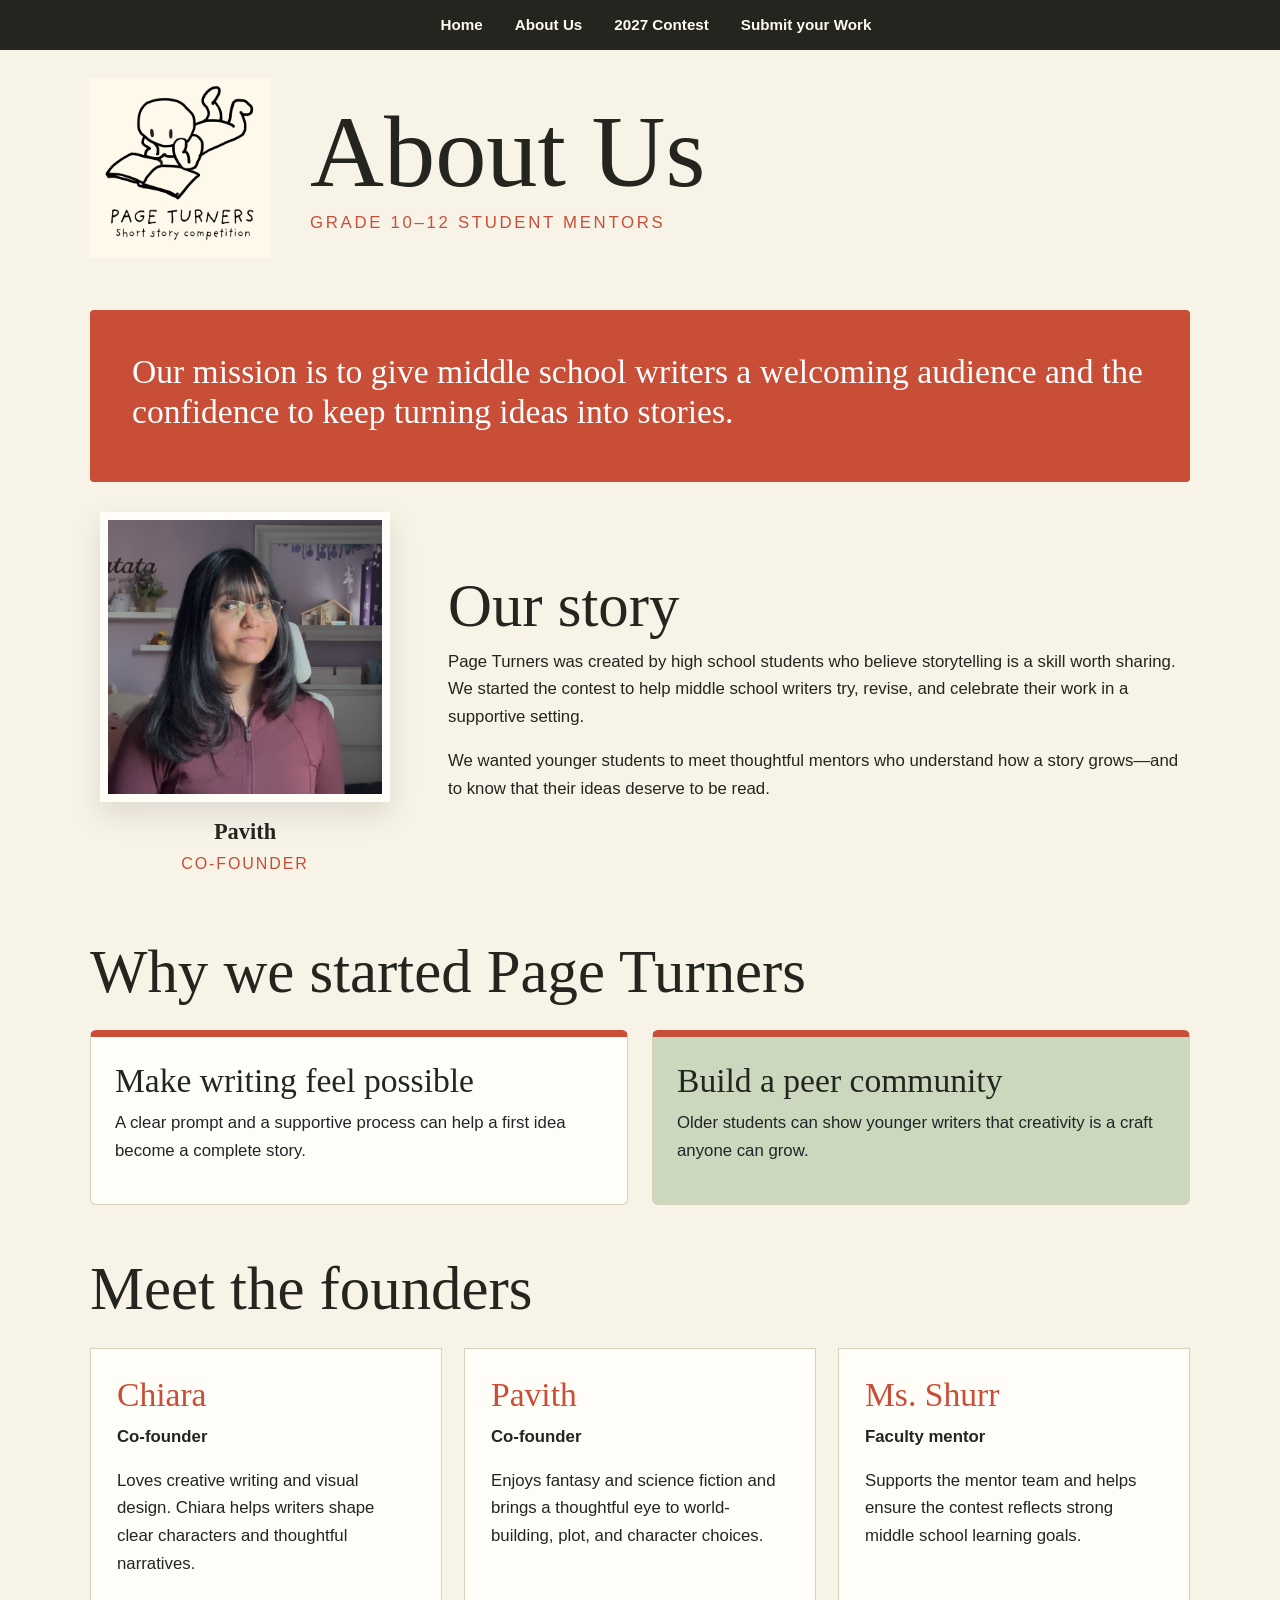
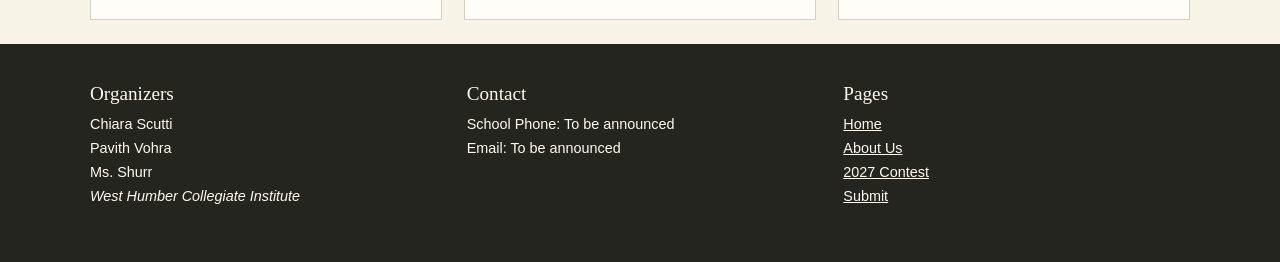
==== aboutus.html @ 0c61205a "Merge 1b1d8a6f999d54f278d2907c4229e8421052c8b1 into ca8edc2ecd9cc89d4555e06c2ae471eeb342003c" ====
<!DOCTYPE html>
<html lang="en">
<head>
  <meta charset="utf-8"><meta name="viewport" content="width=device-width, initial-scale=1">
  <title>About Us | Page Turners</title>
  <link href="https://cdn.jsdelivr.net/npm/bootstrap@5.1.3/dist/css/bootstrap.min.css" rel="stylesheet">
  <link rel="stylesheet" href="style.css">
</head>
<body class="container-fluid p-0">
  <nav aria-label="Main navigation"><ul class="nav-buttons"><li><a href="index.html">Home</a></li><li><a href="aboutus.html">About Us</a></li><li><a href="contest.html">2027 Contest</a></li><li><a href="submit.html">Submit your Work</a></li></ul></nav>
  <header><img src="Mascot" alt="Page Turners mascot"><div><h1>About Us</h1><h4>Grade 10–12 student mentors</h4></div></header>
  <main class="container-fluid py-4">
    <div class="page-shell">
      <div class="textbox float impact"><h3>Our mission is to give middle school writers a welcoming audience and the confidence to keep turning ideas into stories.</h3></div>

      <section class="founder-layout">
        <div class="founder-photo"><img src="Pavith photo" alt="Pavith, co-founder of Page Turners"><strong>Pavith</strong><span>Co-founder</span></div>
        <div><h2>Our story</h2><p>Page Turners was created by high school students who believe storytelling is a skill worth sharing. We started the contest to help middle school writers try, revise, and celebrate their work in a supportive setting.</p><p>We wanted younger students to meet thoughtful mentors who understand how a story grows—and to know that their ideas deserve to be read.</p></div>
      </section>

      <section>
        <h2 class="section-title">Why we started Page Turners</h2>
        <div class="content-grid">
          <article class="card"><h3>Make writing feel possible</h3><p>A clear prompt and a supportive process can help a first idea become a complete story.</p></article>
          <article class="card sage"><h3>Build a peer community</h3><p>Older students can show younger writers that creativity is a craft anyone can grow.</p></article>
        </div>
      </section>

      <section>
        <h2 class="section-title">Meet the founders</h2>
        <div class="team-grid">
          <article class="team-member"><h3>Chiara</h3><p><strong>Co-founder</strong></p><p>Loves creative writing and visual design. Chiara helps writers shape clear characters and thoughtful narratives.</p></article>
          <article class="team-member"><h3>Pavith</h3><p><strong>Co-founder</strong></p><p>Enjoys fantasy and science fiction and brings a thoughtful eye to world-building, plot, and character choices.</p></article>
          <article class="team-member"><h3>Ms. Shurr</h3><p><strong>Faculty mentor</strong></p><p>Supports the mentor team and helps ensure the contest reflects strong middle school learning goals.</p></article>
        </div>
      </section>
    </div>
  </main>
  <footer><div><h1>Organizers</h1><ul><li>Chiara Scutti</li><li>Pavith Vohra</li><li>Ms. Shurr</li><li><em>West Humber Collegiate Institute</em></li></ul></div><div><h1>Contact</h1><ul><li>School Phone: To be announced</li><li>Email: To be announced</li></ul></div><div><h1>Pages</h1><ul><li><a href="index.html">Home</a></li><li><a href="aboutus.html">About Us</a></li><li><a href="contest.html">2027 Contest</a></li><li><a href="submit.html">Submit</a></li></ul></div></footer>
</body>
</html>
---- style.css ----
/* Page Turners — warm literary magazine */
:root {
  --cream: #f8f3e7;
  --paper: #fffdf7;
  --ink: #24251f;
  --tomato: #c94e38;
  --sage: #ccd8bd;
  --sage-dark: #66745a;
  --line: #d7d0bd;
}

* { box-sizing: border-box; }
html { scroll-behavior: smooth; }
body {
  margin: 0;
  background: var(--cream);
  color: var(--ink);
  font-family: Georgia, "Times New Roman", serif;
  line-height: 1.65;
}
img { max-width: 100%; height: auto; }
a { color: var(--tomato); }

nav {
  background: var(--ink);
  border: 0;
  padding: 12px 20px;
}
.nav-buttons {
  max-width: 1100px;
  margin: 0 auto;
  display: flex;
  flex-wrap: wrap;
  justify-content: center;
  gap: 8px 28px;
}
.nav-buttons li { list-style: none; }
.nav-buttons li a {
  color: #fffaf0;
  font-family: Arial, sans-serif;
  font-size: 0.95rem;
  font-weight: 700;
  text-decoration: none;
  padding: 6px 2px;
}
.nav-buttons li a:hover { color: #f19b83; }

header {
  min-height: 180px;
  background: var(--cream);
  text-align: left;
  padding: 28px max(20px, calc((100% - 1100px) / 2));
  display: grid;
  grid-template-columns: 180px 1fr;
  align-items: center;
  gap: 40px;
}
header img {
  width: 180px;
  max-width: 180px;
  margin: 0;
}
header h1 {
  color: var(--ink);
  font-family: Georgia, "Times New Roman", serif;
  font-size: clamp(3rem, 8vw, 6.5rem);
  line-height: 0.95;
  text-shadow: none;
  margin: 0;
}
header h4 {
  color: var(--tomato);
  font-family: Arial, sans-serif;
  font-size: 1.05rem;
  letter-spacing: 0.16em;
  text-transform: uppercase;
  margin: 12px 0 0;
}
.transition1 { height: 18px; background: var(--cream); }

main { background: var(--cream); }
main.container-fluid { padding: 40px 20px 72px; }
main h1, main h2, main h3 {
  color: var(--ink);
  font-family: Georgia, "Times New Roman", serif;
}
main h2 { font-size: clamp(2.2rem, 5vw, 3.8rem); line-height: 1.12; }
main h3 { font-size: clamp(1.45rem, 3vw, 2.1rem); line-height: 1.2; }
main p, main li { font-family: Arial, sans-serif; font-size: 1.05rem; }

.page-shell { max-width: 1100px; margin: 0 auto; }
.hero {
  min-height: 520px;
  max-width: 1100px;
  margin: 10px auto 70px;
  display: grid;
  grid-template-columns: 1.15fr 0.85fr;
  align-items: center;
  gap: 30px;
}
.hero-copy { max-width: 650px; }
.hero h1 {
  font-size: clamp(4rem, 8vw, 7.5rem);
  line-height: 0.92;
  letter-spacing: -0.06em;
  margin: 0 0 28px;
}
.hero h1 span { display: block; color: var(--tomato); }
.hero p { max-width: 590px; font-size: 1.18rem; }
.hero-mascot {
  width: 100%;
  max-height: 500px;
  object-fit: contain;
  filter: drop-shadow(0 16px 20px rgba(36,37,31,.12));
}
.button {
  display: inline-block;
  background: var(--tomato);
  color: white;
  border: 0;
  border-radius: 3px;
  text-decoration: none;
  font-family: Arial, sans-serif;
  font-weight: 800;
  font-size: 1rem;
  padding: 14px 22px;
  margin-top: 12px;
}
.button:hover { background: #a93d2b; color: white; }

.why-section {
  background: var(--sage);
  border-radius: 4px;
  padding: clamp(35px, 6vw, 70px);
  display: grid;
  grid-template-columns: 0.7fr 1.3fr;
  gap: 50px;
  margin: 30px auto 70px;
  max-width: 1100px;
}
.why-section h2 { margin: 0; }
.why-section ul { columns: 2; column-gap: 45px; padding-left: 20px; }
.why-section li { margin-bottom: 12px; break-inside: avoid; }

.textbox, .frame { width: auto; }
.textbox { margin: 0; }
.textbox.float, .textbox.partialborder {
  background: var(--paper);
  border: 1px solid var(--line);
  border-radius: 4px;
  box-shadow: none;
  padding: clamp(24px, 4vw, 42px);
  text-align: left;
}
.textbox.float.alt { background: var(--sage); }
.textbox.float.impact {
  background: var(--tomato);
  border: 0;
  color: white;
}
.textbox.float.impact h3 { color: white; }
.textbox.partialborder { border-left: 8px solid var(--tomato); }
.textbox.partialborder.l, .textbox.partialborder.r { border: 1px solid var(--line); border-left: 8px solid var(--tomato); text-align: left; }
.textbox.partialborder.alt { background: var(--sage); }

.section-title { margin: 50px 0 24px; }
.content-grid {
  display: grid;
  grid-template-columns: repeat(2, minmax(0, 1fr));
  gap: 24px;
}
.at-a-glance {
  max-width: 1100px;
  margin: 30px auto 50px;
  background: var(--sage);
  border-left: 10px solid var(--tomato);
  border-radius: 4px;
  padding: clamp(24px, 5vw, 45px);
}
.at-a-glance h2 { margin-top: 0; }
.details-grid {
  display: grid;
  grid-template-columns: repeat(4, 1fr);
  gap: 18px;
}
.detail { border-top: 1px solid var(--sage-dark); padding-top: 12px; }
.detail strong { display: block; color: var(--tomato); font-family: Arial, sans-serif; }
.detail span { font-family: Arial, sans-serif; }

.prize-grid, .criteria-grid, .tips-grid {
  display: grid;
  grid-template-columns: repeat(3, 1fr);
  gap: 20px;
}
.card {
  background: var(--paper);
  border: 1px solid var(--line);
  border-top: 7px solid var(--tomato);
  padding: 24px;
}
.card.sage { background: var(--sage); }
.card h3 { margin-top: 0; }

.founder-layout {
  max-width: 1100px;
  margin: 30px auto 60px;
  display: grid;
  grid-template-columns: 310px 1fr;
  align-items: center;
  gap: 48px;
}
.founder-photo { text-align: center; }
.founder-photo img {
  width: 290px;
  height: 290px;
  object-fit: cover;
  border: 8px solid var(--paper);
  box-shadow: 0 12px 28px rgba(36,37,31,.12);
}
.founder-photo strong, .founder-photo span { display: block; }
.founder-photo strong { font-size: 1.4rem; margin-top: 12px; }
.founder-photo span { color: var(--tomato); font-family: Arial, sans-serif; text-transform: uppercase; letter-spacing: .12em; }

.frame.polaroid { display: none; }
.team-grid { display: grid; grid-template-columns: repeat(3, 1fr); gap: 22px; }
.team-member { background: var(--paper); border: 1px solid var(--line); padding: 26px; }
.team-member h3 { color: var(--tomato); }

.tips-grid { grid-template-columns: repeat(2, 1fr); }
.example-box {
  background: var(--ink);
  color: #fffaf0;
  padding: clamp(24px, 5vw, 42px);
  margin: 30px 0;
}
.example-box h2, .example-box h3 { color: #fffaf0; }
.example-box p { color: #fffaf0; }
.example-step { border-bottom: 1px solid #aaa; padding-bottom: 16px; margin-bottom: 16px; }

.status-banner {
  max-width: 900px;
  margin: 50px auto;
  background: var(--sage);
  border: 2px solid var(--ink);
  border-radius: 4px;
  padding: clamp(28px, 6vw, 55px);
  text-align: center;
}
.status-banner h1 { font-size: clamp(2.5rem, 7vw, 5rem); }
.status-banner .status {
  display: inline-block;
  background: var(--tomato);
  color: white;
  font-family: Arial, sans-serif;
  font-weight: 800;
  text-transform: uppercase;
  letter-spacing: .12em;
  padding: 8px 14px;
}

footer {
  background: var(--ink);
  color: #fffaf0;
  border: 0;
  padding: 38px max(20px, calc((100% - 1100px) / 2));
  display: grid;
  grid-template-columns: repeat(3, 1fr);
  gap: 30px;
}
footer h1 { font-family: Georgia, serif; font-size: 1.2rem; color: #fffaf0; }
footer ul { list-style: none; padding: 0; }
footer li, footer a { color: #fffaf0; font-family: Arial, sans-serif; font-size: .9rem; }
footer a:hover { color: #f19b83; }

.accordion-item { border-color: var(--line); }
.accordion-button, .accordion-body { font-family: Arial, sans-serif; }
.accordion-button:not(.collapsed) { background: var(--sage); color: var(--ink); }

@media (max-width: 768px) {
  header { grid-template-columns: 110px 1fr; gap: 18px; min-height: 140px; padding: 20px; }
  header img { width: 110px; }
  header h1 { font-size: clamp(2.4rem, 12vw, 4rem); }
  .hero { grid-template-columns: 1fr; min-height: auto; margin-bottom: 45px; }
  .hero-mascot { max-height: 330px; margin: 10px auto 0; }
  .hero h1 { font-size: clamp(3.5rem, 18vw, 5.5rem); }
  .why-section { grid-template-columns: 1fr; gap: 20px; }
  .why-section ul { columns: 1; }
  .details-grid { grid-template-columns: repeat(2, 1fr); }
  .content-grid, .prize-grid, .criteria-grid, .tips-grid, .team-grid, footer { grid-template-columns: 1fr; }
  .founder-layout { grid-template-columns: 1fr; text-align: left; }
  .founder-photo { order: -1; }
  .founder-photo img { width: min(290px, 85vw); height: min(290px, 85vw); }
  main.container-fluid { padding-bottom: 45px; }
  footer { text-align: left; }
}

@media (max-width: 420px) {
  .nav-buttons { gap: 4px 14px; }
  .nav-buttons li a { font-size: .82rem; }
  header { grid-template-columns: 85px 1fr; }
  header img { width: 85px; }
  .details-grid { grid-template-columns: 1fr; }
}
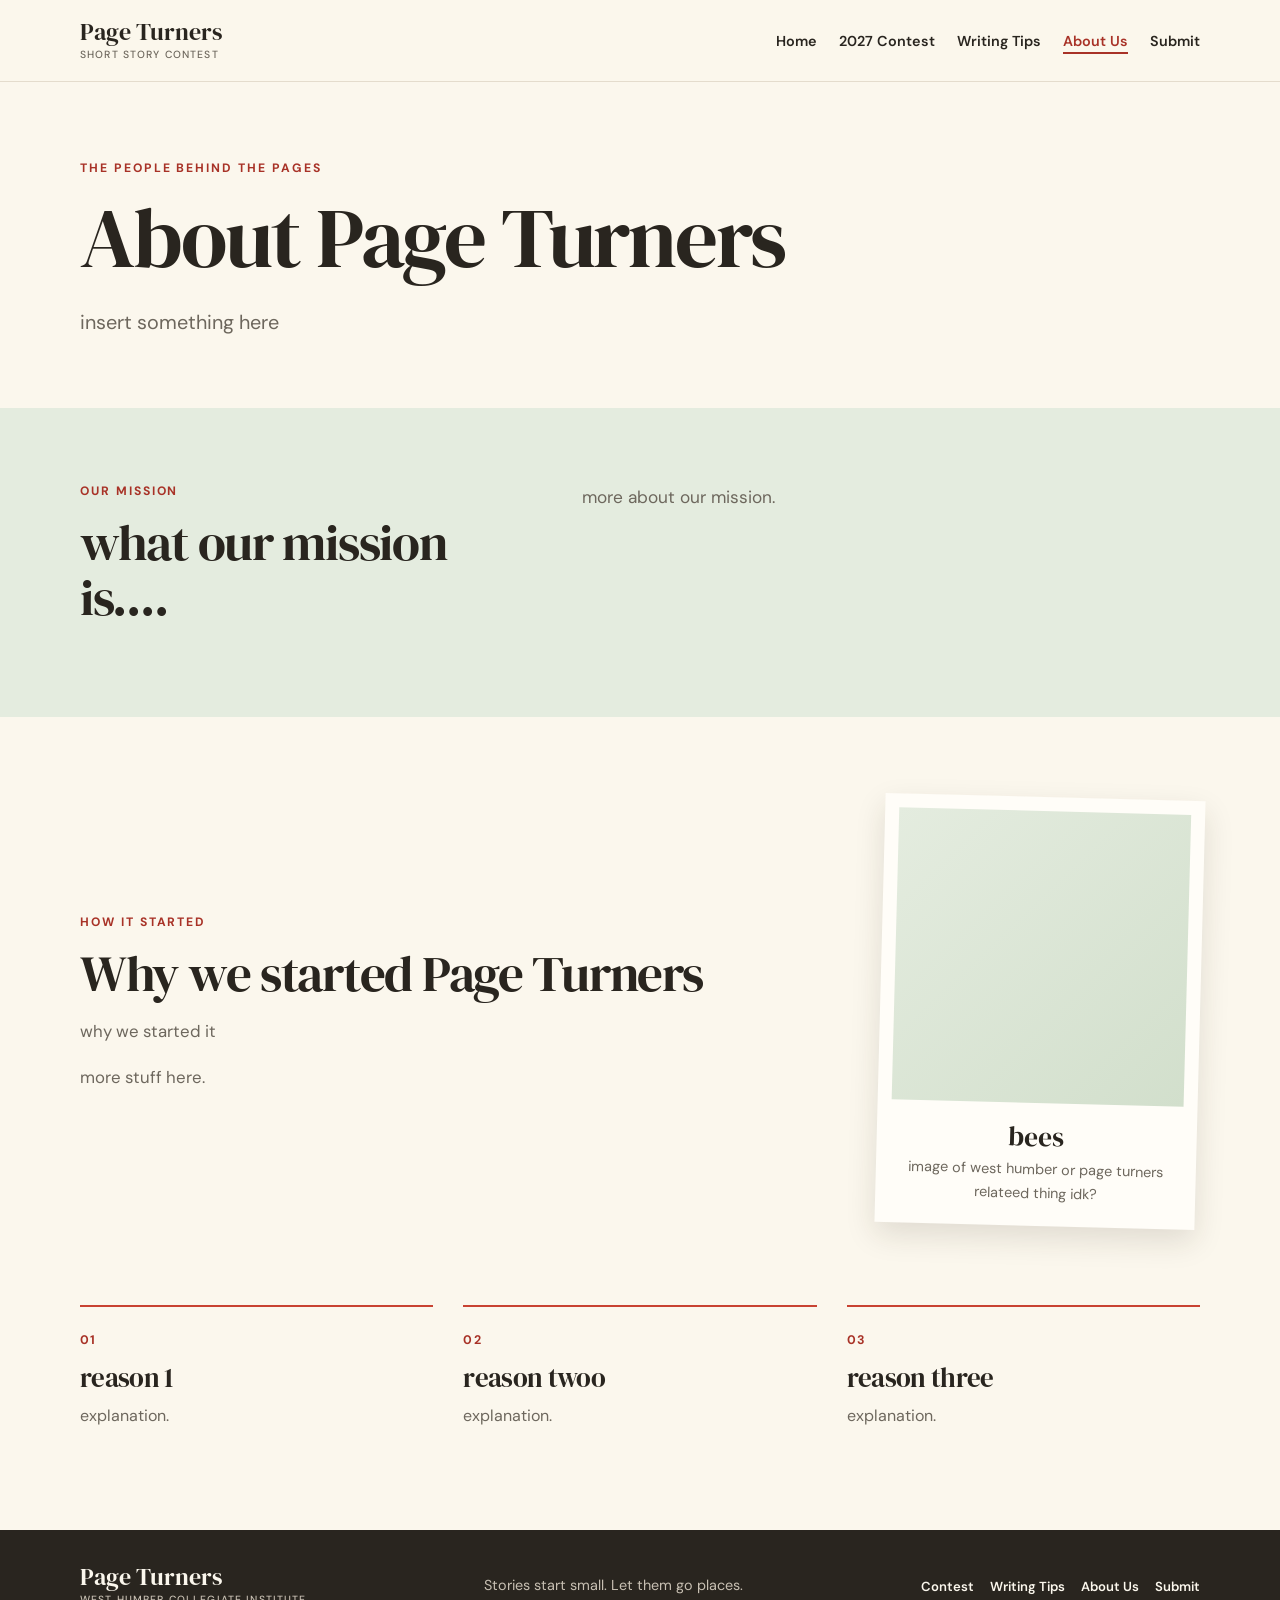
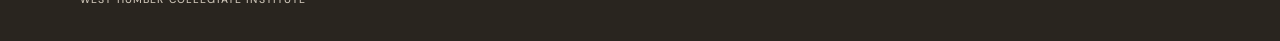
==== commit cda16187: "Merge pull request #2 from lettuce-o/main pull request" ====
--- a/aboutus.html
+++ b/aboutus.html
@@ -1,41 +1,8 @@
-<!DOCTYPE html>
-<html lang="en">
-<head>
-  <meta charset="utf-8"><meta name="viewport" content="width=device-width, initial-scale=1">
-  <title>About Us | Page Turners</title>
-  <link href="https://cdn.jsdelivr.net/npm/bootstrap@5.1.3/dist/css/bootstrap.min.css" rel="stylesheet">
-  <link rel="stylesheet" href="style.css">
-</head>
-<body class="container-fluid p-0">
-  <nav aria-label="Main navigation"><ul class="nav-buttons"><li><a href="index.html">Home</a></li><li><a href="aboutus.html">About Us</a></li><li><a href="contest.html">2027 Contest</a></li><li><a href="submit.html">Submit your Work</a></li></ul></nav>
-  <header><img src="Mascot" alt="Page Turners mascot"><div><h1>About Us</h1><h4>Grade 10–12 student mentors</h4></div></header>
-  <main class="container-fluid py-4">
-    <div class="page-shell">
-      <div class="textbox float impact"><h3>Our mission is to give middle school writers a welcoming audience and the confidence to keep turning ideas into stories.</h3></div>
-
-      <section class="founder-layout">
-        <div class="founder-photo"><img src="Pavith photo" alt="Pavith, co-founder of Page Turners"><strong>Pavith</strong><span>Co-founder</span></div>
-        <div><h2>Our story</h2><p>Page Turners was created by high school students who believe storytelling is a skill worth sharing. We started the contest to help middle school writers try, revise, and celebrate their work in a supportive setting.</p><p>We wanted younger students to meet thoughtful mentors who understand how a story grows—and to know that their ideas deserve to be read.</p></div>
-      </section>
-
-      <section>
-        <h2 class="section-title">Why we started Page Turners</h2>
-        <div class="content-grid">
-          <article class="card"><h3>Make writing feel possible</h3><p>A clear prompt and a supportive process can help a first idea become a complete story.</p></article>
-          <article class="card sage"><h3>Build a peer community</h3><p>Older students can show younger writers that creativity is a craft anyone can grow.</p></article>
-        </div>
-      </section>
-
-      <section>
-        <h2 class="section-title">Meet the founders</h2>
-        <div class="team-grid">
-          <article class="team-member"><h3>Chiara</h3><p><strong>Co-founder</strong></p><p>Loves creative writing and visual design. Chiara helps writers shape clear characters and thoughtful narratives.</p></article>
-          <article class="team-member"><h3>Pavith</h3><p><strong>Co-founder</strong></p><p>Enjoys fantasy and science fiction and brings a thoughtful eye to world-building, plot, and character choices.</p></article>
-          <article class="team-member"><h3>Ms. Shurr</h3><p><strong>Faculty mentor</strong></p><p>Supports the mentor team and helps ensure the contest reflects strong middle school learning goals.</p></article>
-        </div>
-      </section>
-    </div>
-  </main>
-  <footer><div><h1>Organizers</h1><ul><li>Chiara Scutti</li><li>Pavith Vohra</li><li>Ms. Shurr</li><li><em>West Humber Collegiate Institute</em></li></ul></div><div><h1>Contact</h1><ul><li>School Phone: To be announced</li><li>Email: To be announced</li></ul></div><div><h1>Pages</h1><ul><li><a href="index.html">Home</a></li><li><a href="aboutus.html">About Us</a></li><li><a href="contest.html">2027 Contest</a></li><li><a href="submit.html">Submit</a></li></ul></div></footer>
-</body>
-</html>
+<!doctype html>
+<html lang="en"><head><meta charset="utf-8"><meta name="viewport" content="width=device-width, initial-scale=1"><title>About Us — Page Turners</title><link rel="stylesheet" href="./style.css"></head><body>
+<nav class="site-nav" aria-label="Main navigation"><a class="wordmark" href="./index.html">Page Turners<span>Short Story Contest</span></a><ul class="nav-links"><li><a href="./index.html">Home</a></li><li><a href="./contest.html">2027 Contest</a></li><li><a href="./writingtips.html">Writing Tips</a></li><li><a aria-current="page" href="./aboutus.html">About Us</a></li><li><a href="./submit.html">Submit</a></li></ul></nav>
+<main><header class="page-heading wrap"><p class="eyebrow">The people behind the pages</p><h1>About Page Turners</h1><p class="lede">insert something here</p></header>
+<section class="sage-band"><div class="wrap two-column mission"><div><p class="eyebrow">Our mission</p><h2>what our mission is....</h2></div><div><p>more about our mission.</p></div></div></section>
+<section class="wrap founders-section"><div class="founders-intro"><p class="eyebrow">How it started</p><h2>Why we started Page Turners</h2><p>why we started it</p><p>more stuff here.</p></div><figure class="profile-card"><div class="profile-photo"><img src="./Pavith photo.png" alt="Pavith, Page Turners co-founder" onerror="this.parentElement.classList.add('no-image'); this.remove();"></div><figcaption><strong>bees</strong><span>image of west humber or page turners relateed thing idk?</span></figcaption></figure></section>
+<section class="wrap values-row"><article><span class="number">01</span><h3>reason 1</h3><p>explanation.</p></article><article><span class="number">02</span><h3>reason twoo</h3><p>explanation.</p></article><article><span class="number">03</span><h3>reason three</h3><p>explanation.</p></article></section></main>
+<footer class="site-footer"><div class="wrap footer-inner"><a class="wordmark" href="./index.html">Page Turners<span>West Humber Collegiate Institute</span></a><p>Stories start small. Let them go places.</p><ul class="footer-links"><li><a href="./contest.html">Contest</a></li><li><a href="./writingtips.html">Writing Tips</a></li><li><a href="./aboutus.html">About Us</a></li><li><a href="./submit.html">Submit</a></li></ul></div></footer></body></html>
--- a/style.css
+++ b/style.css
@@ -1,303 +1,11 @@
-/* Page Turners — warm literary magazine */
-:root {
-  --cream: #f8f3e7;
-  --paper: #fffdf7;
-  --ink: #24251f;
-  --tomato: #c94e38;
-  --sage: #ccd8bd;
-  --sage-dark: #66745a;
-  --line: #d7d0bd;
-}
-
-* { box-sizing: border-box; }
-html { scroll-behavior: smooth; }
-body {
-  margin: 0;
-  background: var(--cream);
-  color: var(--ink);
-  font-family: Georgia, "Times New Roman", serif;
-  line-height: 1.65;
-}
-img { max-width: 100%; height: auto; }
-a { color: var(--tomato); }
-
-nav {
-  background: var(--ink);
-  border: 0;
-  padding: 12px 20px;
-}
-.nav-buttons {
-  max-width: 1100px;
-  margin: 0 auto;
-  display: flex;
-  flex-wrap: wrap;
-  justify-content: center;
-  gap: 8px 28px;
-}
-.nav-buttons li { list-style: none; }
-.nav-buttons li a {
-  color: #fffaf0;
-  font-family: Arial, sans-serif;
-  font-size: 0.95rem;
-  font-weight: 700;
-  text-decoration: none;
-  padding: 6px 2px;
-}
-.nav-buttons li a:hover { color: #f19b83; }
-
-header {
-  min-height: 180px;
-  background: var(--cream);
-  text-align: left;
-  padding: 28px max(20px, calc((100% - 1100px) / 2));
-  display: grid;
-  grid-template-columns: 180px 1fr;
-  align-items: center;
-  gap: 40px;
-}
-header img {
-  width: 180px;
-  max-width: 180px;
-  margin: 0;
-}
-header h1 {
-  color: var(--ink);
-  font-family: Georgia, "Times New Roman", serif;
-  font-size: clamp(3rem, 8vw, 6.5rem);
-  line-height: 0.95;
-  text-shadow: none;
-  margin: 0;
-}
-header h4 {
-  color: var(--tomato);
-  font-family: Arial, sans-serif;
-  font-size: 1.05rem;
-  letter-spacing: 0.16em;
-  text-transform: uppercase;
-  margin: 12px 0 0;
-}
-.transition1 { height: 18px; background: var(--cream); }
-
-main { background: var(--cream); }
-main.container-fluid { padding: 40px 20px 72px; }
-main h1, main h2, main h3 {
-  color: var(--ink);
-  font-family: Georgia, "Times New Roman", serif;
-}
-main h2 { font-size: clamp(2.2rem, 5vw, 3.8rem); line-height: 1.12; }
-main h3 { font-size: clamp(1.45rem, 3vw, 2.1rem); line-height: 1.2; }
-main p, main li { font-family: Arial, sans-serif; font-size: 1.05rem; }
-
-.page-shell { max-width: 1100px; margin: 0 auto; }
-.hero {
-  min-height: 520px;
-  max-width: 1100px;
-  margin: 10px auto 70px;
-  display: grid;
-  grid-template-columns: 1.15fr 0.85fr;
-  align-items: center;
-  gap: 30px;
-}
-.hero-copy { max-width: 650px; }
-.hero h1 {
-  font-size: clamp(4rem, 8vw, 7.5rem);
-  line-height: 0.92;
-  letter-spacing: -0.06em;
-  margin: 0 0 28px;
-}
-.hero h1 span { display: block; color: var(--tomato); }
-.hero p { max-width: 590px; font-size: 1.18rem; }
-.hero-mascot {
-  width: 100%;
-  max-height: 500px;
-  object-fit: contain;
-  filter: drop-shadow(0 16px 20px rgba(36,37,31,.12));
-}
-.button {
-  display: inline-block;
-  background: var(--tomato);
-  color: white;
-  border: 0;
-  border-radius: 3px;
-  text-decoration: none;
-  font-family: Arial, sans-serif;
-  font-weight: 800;
-  font-size: 1rem;
-  padding: 14px 22px;
-  margin-top: 12px;
-}
-.button:hover { background: #a93d2b; color: white; }
-
-.why-section {
-  background: var(--sage);
-  border-radius: 4px;
-  padding: clamp(35px, 6vw, 70px);
-  display: grid;
-  grid-template-columns: 0.7fr 1.3fr;
-  gap: 50px;
-  margin: 30px auto 70px;
-  max-width: 1100px;
-}
-.why-section h2 { margin: 0; }
-.why-section ul { columns: 2; column-gap: 45px; padding-left: 20px; }
-.why-section li { margin-bottom: 12px; break-inside: avoid; }
-
-.textbox, .frame { width: auto; }
-.textbox { margin: 0; }
-.textbox.float, .textbox.partialborder {
-  background: var(--paper);
-  border: 1px solid var(--line);
-  border-radius: 4px;
-  box-shadow: none;
-  padding: clamp(24px, 4vw, 42px);
-  text-align: left;
-}
-.textbox.float.alt { background: var(--sage); }
-.textbox.float.impact {
-  background: var(--tomato);
-  border: 0;
-  color: white;
-}
-.textbox.float.impact h3 { color: white; }
-.textbox.partialborder { border-left: 8px solid var(--tomato); }
-.textbox.partialborder.l, .textbox.partialborder.r { border: 1px solid var(--line); border-left: 8px solid var(--tomato); text-align: left; }
-.textbox.partialborder.alt { background: var(--sage); }
-
-.section-title { margin: 50px 0 24px; }
-.content-grid {
-  display: grid;
-  grid-template-columns: repeat(2, minmax(0, 1fr));
-  gap: 24px;
-}
-.at-a-glance {
-  max-width: 1100px;
-  margin: 30px auto 50px;
-  background: var(--sage);
-  border-left: 10px solid var(--tomato);
-  border-radius: 4px;
-  padding: clamp(24px, 5vw, 45px);
-}
-.at-a-glance h2 { margin-top: 0; }
-.details-grid {
-  display: grid;
-  grid-template-columns: repeat(4, 1fr);
-  gap: 18px;
-}
-.detail { border-top: 1px solid var(--sage-dark); padding-top: 12px; }
-.detail strong { display: block; color: var(--tomato); font-family: Arial, sans-serif; }
-.detail span { font-family: Arial, sans-serif; }
-
-.prize-grid, .criteria-grid, .tips-grid {
-  display: grid;
-  grid-template-columns: repeat(3, 1fr);
-  gap: 20px;
-}
-.card {
-  background: var(--paper);
-  border: 1px solid var(--line);
-  border-top: 7px solid var(--tomato);
-  padding: 24px;
-}
-.card.sage { background: var(--sage); }
-.card h3 { margin-top: 0; }
-
-.founder-layout {
-  max-width: 1100px;
-  margin: 30px auto 60px;
-  display: grid;
-  grid-template-columns: 310px 1fr;
-  align-items: center;
-  gap: 48px;
-}
-.founder-photo { text-align: center; }
-.founder-photo img {
-  width: 290px;
-  height: 290px;
-  object-fit: cover;
-  border: 8px solid var(--paper);
-  box-shadow: 0 12px 28px rgba(36,37,31,.12);
-}
-.founder-photo strong, .founder-photo span { display: block; }
-.founder-photo strong { font-size: 1.4rem; margin-top: 12px; }
-.founder-photo span { color: var(--tomato); font-family: Arial, sans-serif; text-transform: uppercase; letter-spacing: .12em; }
-
-.frame.polaroid { display: none; }
-.team-grid { display: grid; grid-template-columns: repeat(3, 1fr); gap: 22px; }
-.team-member { background: var(--paper); border: 1px solid var(--line); padding: 26px; }
-.team-member h3 { color: var(--tomato); }
-
-.tips-grid { grid-template-columns: repeat(2, 1fr); }
-.example-box {
-  background: var(--ink);
-  color: #fffaf0;
-  padding: clamp(24px, 5vw, 42px);
-  margin: 30px 0;
-}
-.example-box h2, .example-box h3 { color: #fffaf0; }
-.example-box p { color: #fffaf0; }
-.example-step { border-bottom: 1px solid #aaa; padding-bottom: 16px; margin-bottom: 16px; }
-
-.status-banner {
-  max-width: 900px;
-  margin: 50px auto;
-  background: var(--sage);
-  border: 2px solid var(--ink);
-  border-radius: 4px;
-  padding: clamp(28px, 6vw, 55px);
-  text-align: center;
-}
-.status-banner h1 { font-size: clamp(2.5rem, 7vw, 5rem); }
-.status-banner .status {
-  display: inline-block;
-  background: var(--tomato);
-  color: white;
-  font-family: Arial, sans-serif;
-  font-weight: 800;
-  text-transform: uppercase;
-  letter-spacing: .12em;
-  padding: 8px 14px;
-}
-
-footer {
-  background: var(--ink);
-  color: #fffaf0;
-  border: 0;
-  padding: 38px max(20px, calc((100% - 1100px) / 2));
-  display: grid;
-  grid-template-columns: repeat(3, 1fr);
-  gap: 30px;
-}
-footer h1 { font-family: Georgia, serif; font-size: 1.2rem; color: #fffaf0; }
-footer ul { list-style: none; padding: 0; }
-footer li, footer a { color: #fffaf0; font-family: Arial, sans-serif; font-size: .9rem; }
-footer a:hover { color: #f19b83; }
-
-.accordion-item { border-color: var(--line); }
-.accordion-button, .accordion-body { font-family: Arial, sans-serif; }
-.accordion-button:not(.collapsed) { background: var(--sage); color: var(--ink); }
-
-@media (max-width: 768px) {
-  header { grid-template-columns: 110px 1fr; gap: 18px; min-height: 140px; padding: 20px; }
-  header img { width: 110px; }
-  header h1 { font-size: clamp(2.4rem, 12vw, 4rem); }
-  .hero { grid-template-columns: 1fr; min-height: auto; margin-bottom: 45px; }
-  .hero-mascot { max-height: 330px; margin: 10px auto 0; }
-  .hero h1 { font-size: clamp(3.5rem, 18vw, 5.5rem); }
-  .why-section { grid-template-columns: 1fr; gap: 20px; }
-  .why-section ul { columns: 1; }
-  .details-grid { grid-template-columns: repeat(2, 1fr); }
-  .content-grid, .prize-grid, .criteria-grid, .tips-grid, .team-grid, footer { grid-template-columns: 1fr; }
-  .founder-layout { grid-template-columns: 1fr; text-align: left; }
-  .founder-photo { order: -1; }
-  .founder-photo img { width: min(290px, 85vw); height: min(290px, 85vw); }
-  main.container-fluid { padding-bottom: 45px; }
-  footer { text-align: left; }
-}
-
-@media (max-width: 420px) {
-  .nav-buttons { gap: 4px 14px; }
-  .nav-buttons li a { font-size: .82rem; }
-  header { grid-template-columns: 85px 1fr; }
-  header img { width: 85px; }
-  .details-grid { grid-template-columns: 1fr; }
-}
+@import url('https://fonts.googleapis.com/css2?family=DM+Sans:wght@400;500;600;700&family=DM+Serif+Display&display=swap');
+:root{--cream:#fbf7ed;--paper:#fffdf8;--ink:#29251f;--muted:#6d675d;--tomato:#c84332;--tomato-dark:#a83227;--sage:#e4ecdf;--sage-ink:#405644;--line:#e4dccd;--serif:'DM Serif Display',Georgia,'Times New Roman',serif;--sans:'DM Sans','Segoe UI',sans-serif}*{box-sizing:border-box}html{scroll-behavior:smooth}body{margin:0;background:var(--cream);color:var(--ink);font-family:var(--sans);font-size:1rem;line-height:1.7}a{color:var(--tomato-dark)}a:focus-visible{outline:3px solid var(--tomato);outline-offset:4px}img{max-width:100%}.wrap{width:min(1120px,calc(100% - 48px));margin-inline:auto}h1,h2,h3,p{margin-top:0}h1,h2,h3{font-family:var(--serif);font-weight:400;line-height:1.08;letter-spacing:-.025em}h1{font-size:clamp(3.2rem,8vw,6.4rem);margin-bottom:1.35rem}h2{font-size:clamp(2.2rem,4vw,3.6rem);margin-bottom:1rem}h3{font-size:1.7rem}p{color:var(--muted)}
+.site-nav{min-height:82px;display:flex;align-items:center;justify-content:space-between;gap:24px;padding:14px max(24px,calc((100% - 1120px)/2));border-bottom:1px solid var(--line);background:rgba(251,247,237,.96)}.wordmark{color:var(--ink);font:1.5rem/1.05 var(--serif);text-decoration:none;white-space:nowrap}.wordmark span{display:block;margin-top:5px;color:var(--muted);font:500 .65rem/1.2 var(--sans);letter-spacing:.11em;text-transform:uppercase}.nav-links,.footer-links{display:flex;flex-wrap:wrap;align-items:center;gap:8px 22px;margin:0;padding:0;list-style:none}.nav-links a,.footer-links a{color:var(--ink);font-size:.9rem;font-weight:600;text-decoration:none}.nav-links a:hover,.nav-links a[aria-current=page]{color:var(--tomato-dark);text-decoration:underline;text-decoration-thickness:2px;text-underline-offset:6px}
+.hero{min-height:570px;display:grid;grid-template-columns:1.05fr .95fr;align-items:center;gap:clamp(35px,8vw,110px);padding-block:72px 84px}.hero-copy{max-width:630px}.eyebrow{margin-bottom:15px;color:var(--tomato-dark);font-size:.76rem;font-weight:700;letter-spacing:.16em;line-height:1.4;text-transform:uppercase}.lede{max-width:590px;margin-bottom:28px;font-size:clamp(1.05rem,1.8vw,1.24rem);line-height:1.75}.button{min-height:54px;display:inline-flex;align-items:center;justify-content:center;gap:15px;padding:13px 22px;border:2px solid var(--tomato);border-radius:4px;background:var(--tomato);color:white;font-weight:700;text-decoration:none;transition:background .2s,transform .2s}.button:hover{transform:translateY(-2px);background:var(--tomato-dark);color:white}.button-outline{background:transparent;color:var(--tomato-dark)}.button-outline:hover{color:white}.hero-art{position:relative;min-height:360px;display:grid;place-items:center;overflow:hidden;border-radius:48% 48% 6px 6px;background:var(--sage)}.hero-art img{width:min(100%,410px);max-height:390px;padding:22px;object-fit:contain}.hero-art.no-image{background:radial-gradient(ellipse at 50% 40%,#d2dfcc 0 36%,transparent 37%),var(--sage)}.art-caption{position:absolute;right:12px;bottom:13px;left:12px;color:var(--sage-ink);font:italic 1rem var(--serif);text-align:center}
+.sage-band{background:var(--sage)}.two-column{display:grid;grid-template-columns:.8fr 1.2fr;gap:clamp(30px,7vw,100px);align-items:start}.why,.mission{padding-block:75px}.why p:not(.eyebrow),.mission p:not(.eyebrow){font-size:1.08rem}.check-list{display:grid;gap:11px;margin:22px 0;padding-left:1.2rem;color:var(--ink)}.check-list li{padding-left:4px}.check-list li::marker{color:var(--tomato)}.text-link{display:inline-block;font-weight:700;text-decoration-thickness:1px;text-underline-offset:4px}.small-cta,.inline-note{padding-block:72px}.small-cta h2{margin-bottom:16px}
+.page-heading{padding-block:78px 40px}.page-heading h1{font-size:clamp(3rem,7vw,5.3rem)}.page-heading .lede{max-width:700px}.glance-card{padding:clamp(24px,5vw,54px);border:1px solid var(--line);border-top:6px solid var(--tomato);background:var(--paper);box-shadow:0 14px 35px rgba(48,38,26,.06)}.section-heading{margin-bottom:25px}.section-heading h2{margin-bottom:0}.glance-grid{display:grid;grid-template-columns:repeat(4,1fr);gap:14px;margin:0}.glance-grid div{min-height:125px;padding:20px;background:var(--sage)}.glance-grid dt{margin-bottom:10px;color:var(--sage-ink);font-size:.75rem;font-weight:700;letter-spacing:.12em;text-transform:uppercase}.glance-grid dd{margin:0;color:var(--ink);font:1.35rem/1.25 var(--serif)}.fine-print{margin:22px 0 0;font-size:.9rem}.content-grid{display:grid;grid-template-columns:1.2fr .8fr;gap:24px;padding-block:30px 35px}.paper-card,.tomato-card{padding:clamp(25px,4vw,42px)}.paper-card{border:1px solid var(--line);background:var(--paper)}.paper-card .check-list{margin-bottom:0}.tomato-card{background:var(--tomato);color:white}.tomato-card .eyebrow,.tomato-card p{color:#fff4e8}.tomato-card h2{color:white}.tomato-card p{font-size:1.05rem}.inline-note{max-width:780px}.inline-note h2{font-size:clamp(2rem,4vw,3rem)}.inline-note .button{margin-top:8px}
+.founders-section{display:grid;grid-template-columns:1fr 320px;gap:clamp(35px,8vw,100px);align-items:center;padding-block:80px}.founders-intro p:not(.eyebrow){font-size:1.05rem}.profile-card{width:100%;max-width:320px;margin:0;padding:14px 14px 20px;transform:rotate(1.5deg);background:var(--paper);box-shadow:0 12px 30px rgba(48,38,26,.13);text-align:center}.profile-photo{aspect-ratio:1/1;overflow:hidden;background:var(--sage)}.profile-photo img{width:100%;height:100%;object-fit:cover}.profile-photo.no-image{background:linear-gradient(135deg,var(--sage),#d2dfcc)}.profile-card figcaption{display:grid;gap:2px;padding-top:15px}.profile-card figcaption strong{font:1.7rem var(--serif)}.profile-card figcaption span{color:var(--muted);font-size:.9rem}.values-row{display:grid;grid-template-columns:repeat(3,1fr);gap:30px;padding-block:0 85px}.values-row article{padding-top:18px;border-top:2px solid var(--tomato)}.values-row h3{margin:10px 0}.number{color:var(--tomato-dark);font-size:.78rem;font-weight:700;letter-spacing:.12em}
+.tips-grid{display:grid;grid-template-columns:repeat(3,1fr);gap:18px;padding-block:10px 70px}.tip-card{min-height:210px;padding:26px;border:1px solid var(--line);background:var(--paper)}.tip-card h2{margin:13px 0 10px;font-size:1.65rem}.tip-card p{margin-bottom:0}.example-layout{display:grid;grid-template-columns:.8fr 1.2fr;gap:clamp(30px,7vw,95px);align-items:center;padding-block:70px}.example-card{padding:30px;border-left:4px solid var(--tomato);background:var(--paper)}.example-card p:last-child{margin-bottom:0}.example-label{margin:16px 0 5px;color:var(--tomato-dark);font-size:.72rem;font-weight:700;letter-spacing:.12em;text-transform:uppercase}.example-label:first-child{margin-top:0}
+.status-card{max-width:820px;margin-bottom:20px;padding:clamp(28px,6vw,64px);border:1px solid var(--line);border-left:7px solid var(--tomato);background:var(--paper);box-shadow:0 14px 35px rgba(48,38,26,.07)}.status-pill{display:inline-flex;align-items:center;gap:9px;margin-bottom:22px;padding:7px 12px;border-radius:100px;background:#f4e3dc;color:var(--tomato-dark);font-size:.78rem;font-weight:700;letter-spacing:.06em;text-transform:uppercase}.status-dot{width:9px;height:9px;border-radius:50%;background:var(--tomato)}.status-card h2{font-size:clamp(2.2rem,5vw,3.8rem)}.status-card p{max-width:620px;margin-bottom:26px;font-size:1.05rem}
+.site-footer{padding-block:34px;background:var(--ink);color:var(--cream)}.footer-inner{display:flex;flex-wrap:wrap;align-items:center;justify-content:space-between;gap:22px}.site-footer .wordmark,.site-footer .footer-links a{color:var(--cream)}.site-footer .wordmark span,.site-footer p{color:#c8c0b3}.site-footer p{margin:0;font-size:.9rem}.footer-links{gap:10px 16px}.footer-links a{font-size:.82rem}
+@media(max-width:760px){.wrap{width:min(100% - 36px,620px)}.site-nav{align-items:flex-start;flex-direction:column;gap:14px;padding:16px 18px}.nav-links{gap:8px 15px}.nav-links a{font-size:.84rem}.hero{min-height:0;grid-template-columns:1fr;gap:34px;padding-block:55px 58px}.hero h1{font-size:clamp(3rem,13vw,5rem)}.hero-art{min-height:270px;max-height:390px}.hero-art img{max-height:300px}.two-column,.example-layout{grid-template-columns:1fr;gap:22px}.why,.mission{padding-block:50px}.glance-grid{grid-template-columns:repeat(2,1fr)}.content-grid{grid-template-columns:1fr}.founders-section{grid-template-columns:1fr;gap:30px;padding-block:55px}.profile-card{width:min(100%,300px);justify-self:center}.values-row{grid-template-columns:1fr;gap:24px;padding-bottom:55px}.tips-grid{grid-template-columns:1fr;padding-bottom:48px}.tip-card{min-height:0}.example-layout{padding-block:50px}.page-heading{padding-block:55px 30px}.small-cta,.inline-note{padding-block:52px}.footer-inner{align-items:flex-start;flex-direction:column}}@media(max-width:380px){.wrap{width:calc(100% - 28px)}.glance-grid{gap:9px}.glance-grid div{min-height:112px;padding:14px}.glance-grid dd{font-size:1.18rem}.nav-links{gap:7px 12px}}@media(prefers-reduced-motion:reduce){html{scroll-behavior:auto}*,*::before,*::after{transition-duration:.01ms!important}}
